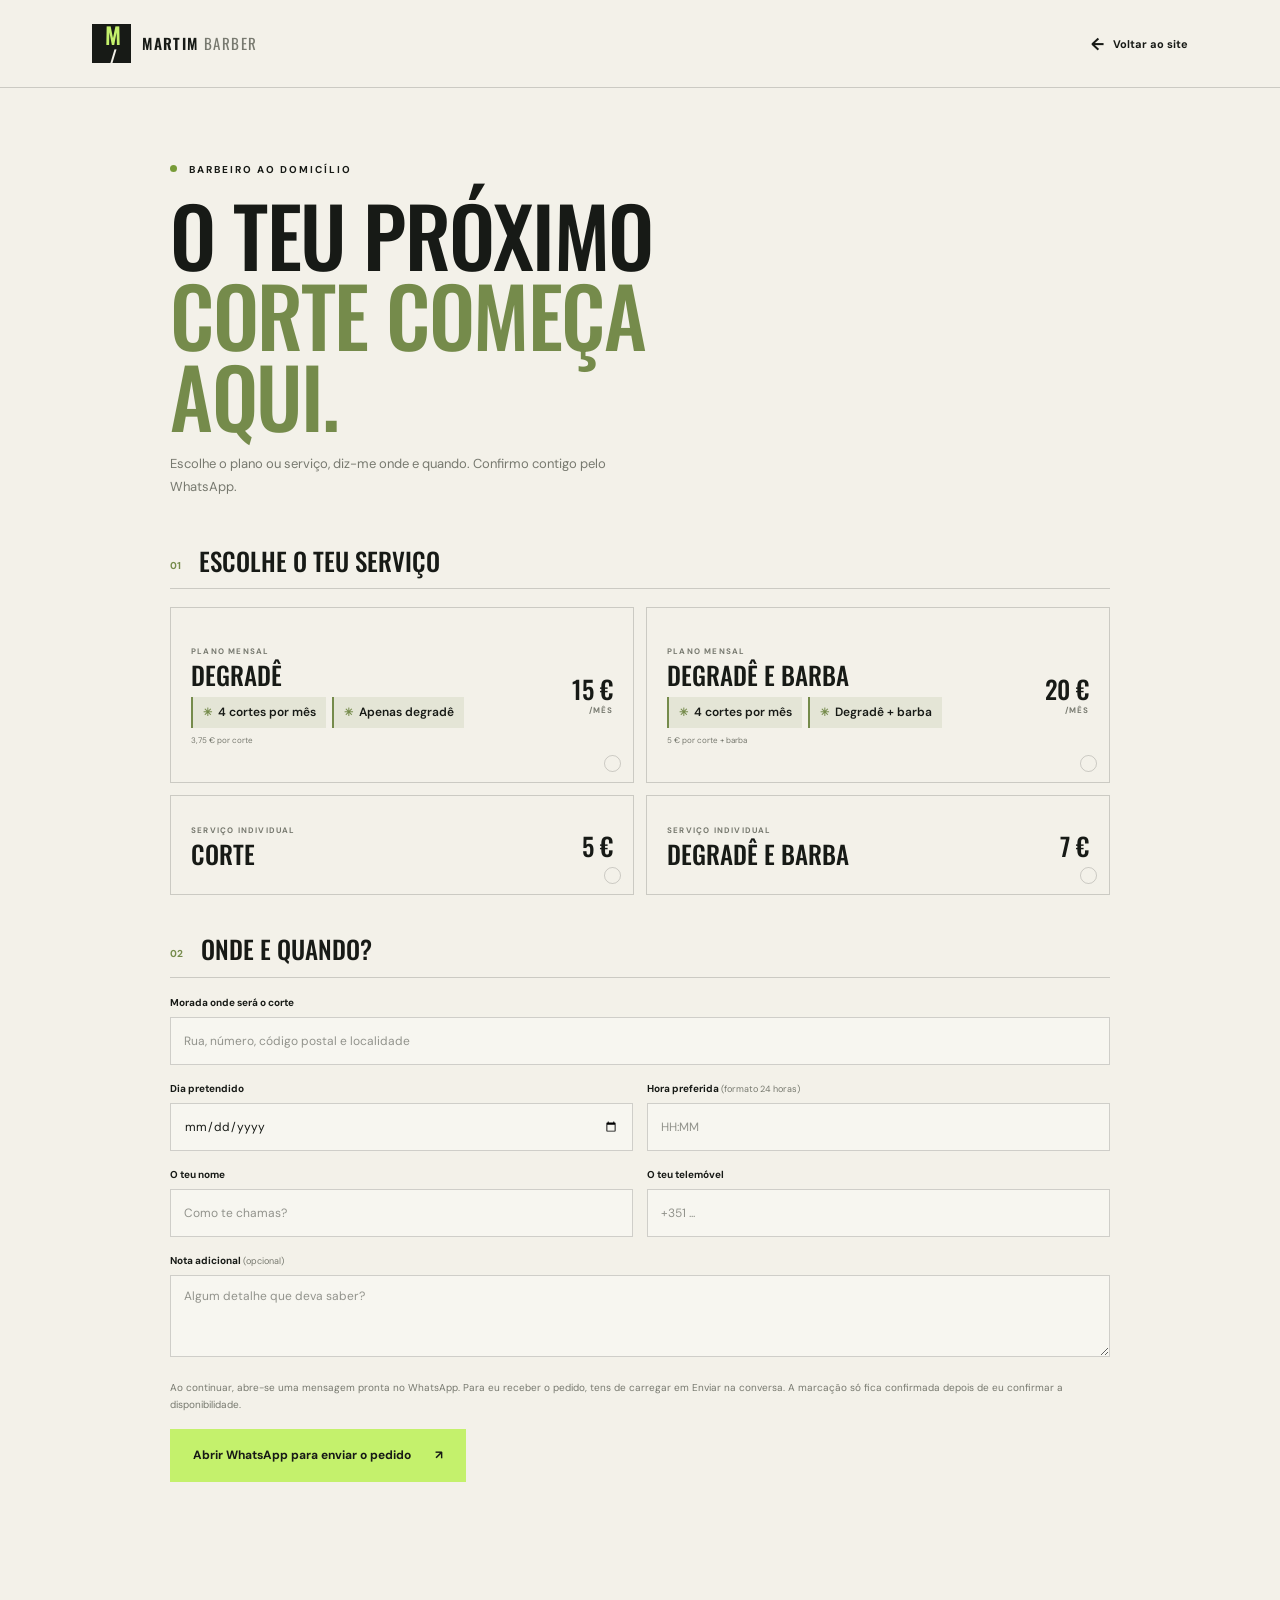
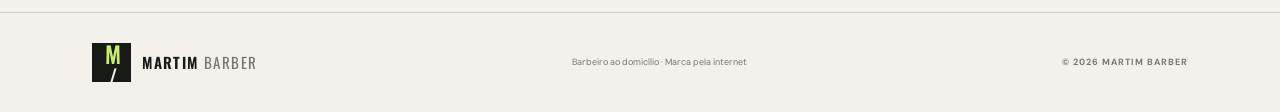
==== marcacao.html @ f7a55531 "Adicionar site Martim Barber" ====
<!doctype html>
<html lang="pt-PT">
  <head>
    <meta charset="utf-8">
    <meta name="viewport" content="width=device-width, initial-scale=1">
    <meta name="theme-color" content="#141714">
    <meta name="description" content="Escolhe o teu plano ou serviço individual e pede uma marcação ao domicílio ao Martim Barber.">
    <title>Marcação — Martim Barber</title>
    <link rel="preconnect" href="https://fonts.googleapis.com">
    <link rel="preconnect" href="https://fonts.gstatic.com" crossorigin>
    <link href="https://fonts.googleapis.com/css2?family=DM+Sans:wght@400;500;600;700&family=Oswald:wght@400;500;600;700&display=swap" rel="stylesheet">
    <link rel="stylesheet" href="styles.css">
    <link rel="stylesheet" href="booking.css">
    <script src="booking.js" defer></script>
  </head>
  <body>
    <header class="site-header booking-header">
      <a class="brand" href="index.html" aria-label="Martim Barber — início">
        <span class="brand-mark" aria-hidden="true">M<span>/</span></span>
        <span class="brand-name">MARTIM <b>BARBER</b></span>
      </a>
      <a class="booking-back" href="index.html"><span aria-hidden="true">←</span> Voltar ao site</a>
    </header>

    <main class="booking-page">
      <section class="booking-intro">
        <p class="eyebrow"><span class="status-dot"></span> BARBEIRO AO DOMICÍLIO</p>
        <h1>O teu próximo<br><span>corte começa aqui.</span></h1>
        <p>Escolhe o plano ou serviço, diz-me onde e quando. Confirmo contigo pelo WhatsApp.</p>
      </section>

      <form class="booking-form" id="booking-form">
        <fieldset class="booking-service-group">
          <legend><span>01</span> Escolhe o teu serviço</legend>
          <div class="booking-options">
            <label class="booking-option booking-option-plan">
              <input type="radio" name="servico" value="plano-degrade" data-label="Plano mensal — Degradê" data-price="15 €/mês — 4 cortes por mês" required>
              <span class="booking-option-content">
                <span class="booking-option-kind">PLANO MENSAL</span>
                <span class="booking-option-name">Degradê</span>
                <span class="booking-option-benefits">
                  <span class="booking-option-monthly"><b aria-hidden="true">✳</b> 4 cortes por mês</span>
                  <span><b aria-hidden="true">✳</b> Apenas degradê</span>
                </span>
                <span class="booking-option-rate">3,75 € por corte</span>
              </span>
              <span class="booking-option-price">15 €<small>/mês</small></span>
              <span class="booking-option-check" aria-hidden="true">✓</span>
            </label>
            <label class="booking-option booking-option-plan">
              <input type="radio" name="servico" value="plano-degrade-barba" data-label="Plano mensal — Degradê e barba" data-price="20 €/mês — 4 cortes com degradê e barba" required>
              <span class="booking-option-content">
                <span class="booking-option-kind">PLANO MENSAL</span>
                <span class="booking-option-name">Degradê e barba</span>
                <span class="booking-option-benefits">
                  <span class="booking-option-monthly"><b aria-hidden="true">✳</b> 4 cortes por mês</span>
                  <span><b aria-hidden="true">✳</b> Degradê + barba</span>
                </span>
                <span class="booking-option-rate">5 € por corte + barba</span>
              </span>
              <span class="booking-option-price">20 €<small>/mês</small></span>
              <span class="booking-option-check" aria-hidden="true">✓</span>
            </label>
            <label class="booking-option booking-option-individual">
              <input type="radio" name="servico" value="corte" data-label="Serviço individual — Corte" data-price="5 €" required>
              <span class="booking-option-content">
                <span class="booking-option-kind">SERVIÇO INDIVIDUAL</span>
                <span class="booking-option-name">Corte</span>
              </span>
              <span class="booking-option-price">5 €</span>
              <span class="booking-option-check" aria-hidden="true">✓</span>
            </label>
            <label class="booking-option booking-option-individual">
              <input type="radio" name="servico" value="degrade-barba" data-label="Serviço individual — Degradê e barba" data-price="7 €" required>
              <span class="booking-option-content">
                <span class="booking-option-kind">SERVIÇO INDIVIDUAL</span>
                <span class="booking-option-name">Degradê e barba</span>
              </span>
              <span class="booking-option-price">7 €</span>
              <span class="booking-option-check" aria-hidden="true">✓</span>
            </label>
          </div>
        </fieldset>

        <fieldset class="booking-details">
          <legend><span>02</span> Onde e quando?</legend>
          <div class="booking-fields">
            <label class="booking-field booking-field-wide">
              <span>Morada onde será o corte</span>
              <input name="morada" type="text" autocomplete="street-address" placeholder="Rua, número, código postal e localidade" required>
            </label>
            <label class="booking-field">
              <span>Dia pretendido</span>
              <input name="data" type="date" required>
            </label>
            <label class="booking-field">
              <span>Hora preferida <small>(formato 24 horas)</small></span>
              <input name="hora" type="text" inputmode="numeric" autocomplete="off" placeholder="HH:MM" pattern="([01][0-9]|2[0-3]):[0-5][0-9]" maxlength="5" title="Introduz a hora no formato 24 horas, por exemplo 14:30." required>
            </label>
            <label class="booking-field">
              <span>O teu nome</span>
              <input name="nome" type="text" autocomplete="name" placeholder="Como te chamas?" required>
            </label>
            <label class="booking-field">
              <span>O teu telemóvel</span>
              <input name="telefone" type="tel" autocomplete="tel" placeholder="+351 ..." required>
            </label>
            <label class="booking-field booking-field-wide">
              <span>Nota adicional <small>(opcional)</small></span>
              <textarea name="nota" rows="3" placeholder="Algum detalhe que deva saber?"></textarea>
            </label>
          </div>
          <p class="booking-disclaimer">Ao continuar, abre-se uma mensagem pronta no WhatsApp. Para eu receber o pedido, tens de carregar em Enviar na conversa. A marcação só fica confirmada depois de eu confirmar a disponibilidade.</p>
          <button class="button booking-submit" type="submit">Abrir WhatsApp para enviar o pedido <span aria-hidden="true">↗</span></button>
          <p class="booking-status" id="booking-status" aria-live="polite"></p>
        </fieldset>
      </form>
    </main>

    <footer class="site-footer booking-footer">
      <a class="brand" href="index.html" aria-label="Martim Barber — início">
        <span class="brand-mark" aria-hidden="true">M<span>/</span></span>
        <span class="brand-name">MARTIM <b>BARBER</b></span>
      </a>
      <p>Barbeiro ao domicílio · Marca pela internet</p>
      <span>© 2026 MARTIM BARBER</span>
    </footer>
  </body>
</html>
---- styles.css ----
:root {
  color-scheme: light;
  --ink: #171a16;
  --paper: #f3f1e9;
  --cream: #e6e2d6;
  --lime: #c4f16c;
  --muted: #77796f;
  --line: rgba(23, 26, 22, .18);
  --display: "Oswald", Impact, sans-serif;
  --body: "DM Sans", Arial, sans-serif;
}

* { box-sizing: border-box; }
html { scroll-behavior: smooth; }
body { margin: 0; background: var(--paper); color: var(--ink); font-family: var(--body); -webkit-font-smoothing: antialiased; }
a { color: inherit; text-decoration: none; }
button { font: inherit; }

.site-header { height: 88px; padding: 0 7.2%; display: flex; align-items: center; justify-content: space-between; border-bottom: 1px solid var(--line); position: relative; z-index: 5; }
.brand { display: inline-flex; align-items: center; gap: 11px; }
.brand-mark { width: 39px; height: 39px; display: grid; place-items: center; background: var(--ink); color: var(--lime); font: 600 23px/1 var(--display); letter-spacing: -2px; }
.brand-mark span { color: var(--paper); }
.brand-name { font: 600 15px/1 var(--display); letter-spacing: 1.4px; }
.brand-name b { font-weight: 400; color: var(--muted); }
.main-nav { display: flex; align-items: center; gap: 39px; font-size: 12px; font-weight: 600; }
.main-nav > a:not(.button) { transition: color .2s ease; }
.main-nav > a:not(.button):hover, .text-link:hover { color: #647d35; }
.button { min-height: 53px; padding: 0 22px; display: inline-flex; align-items: center; justify-content: center; gap: 24px; border: 1px solid var(--lime); background: var(--lime); color: var(--ink); font-size: 12px; font-weight: 700; transition: background .2s, color .2s, transform .2s; }
.button:hover { background: var(--ink); color: var(--lime); transform: translateY(-2px); }
.button-small { min-height: 41px; padding: 0 16px; gap: 14px; }
.menu-toggle { display: none; }

.hero { position: relative; min-height: 665px; display: grid; grid-template-columns: 1fr 1fr; align-items: center; padding: 70px 7.2% 94px; overflow: hidden; }
.hero-copy { position: relative; z-index: 1; padding: 13px 0 0 3.2%; }
.eyebrow { margin: 0 0 23px; font-size: 10px; font-weight: 700; letter-spacing: 2px; }
.status-dot { display: inline-block; width: 7px; height: 7px; margin-right: 8px; border-radius: 50%; background: #779b37; vertical-align: 1px; }
h1, h2, h3, p { margin-top: 0; }
.hero h1, .section-heading h2, .about h2, .visit h2, .booking-banner h2 { margin-bottom: 0; font: 500 clamp(62px, 7.1vw, 104px)/.98 var(--display); letter-spacing: -2px; text-transform: uppercase; }
.hero h1 span, .section-heading h2 span, .about h2 span, .visit h2 span, .booking-banner h2 span { color: #758b4b; }
.hero-intro { max-width: 390px; margin: 27px 0 29px; color: #66695f; font-size: 14px; line-height: 1.8; }
.hero-actions { display: flex; align-items: center; gap: 27px; }
.text-link { display: inline-flex; align-items: center; gap: 12px; font-size: 11px; font-weight: 700; transition: color .2s ease; }
.hero-note { display: flex; align-items: center; gap: 10px; margin-top: 54px; color: var(--muted); font-size: 10px; }
.note-mark { width: 21px; height: 21px; display: grid; place-items: center; border: 1px solid var(--line); color: #647d35; font-size: 12px; }
.hero-visual { position: relative; height: 492px; margin-left: 6%; }
.hero-image { position: absolute; inset: 0 0 22px 10%; background: #454a3f url("assets/corte-martim.png") center 43% / cover; }
.hero-visual::after { position: absolute; z-index: 1; inset: 0 0 22px 10%; content: ""; pointer-events: none; background: linear-gradient(180deg, transparent 56%, rgba(12, 14, 11, .38)); }
.hero-stamp { position: absolute; top: 28px; left: -30px; width: 88px; height: 88px; padding: 11px; background: var(--lime); display: flex; flex-direction: column; justify-content: space-between; transform: rotate(-7deg); }
.hero-stamp span { font-size: 8px; line-height: 1.3; font-weight: 700; letter-spacing: 1px; }
.hero-stamp b { font: 500 29px/.8 var(--display); }
.hero-caption { position: absolute; bottom: 0; left: 10%; right: 0; display: flex; justify-content: space-between; color: var(--muted); font-size: 8px; font-weight: 700; letter-spacing: 1.2px; }
.hero-index { position: absolute; left: 2.4%; bottom: 69px; writing-mode: vertical-rl; transform: rotate(180deg); color: #8d8e86; font-size: 8px; font-weight: 700; letter-spacing: 2px; }

.ticker { height: 66px; overflow: hidden; display: flex; align-items: center; background: var(--ink); color: var(--paper); }
.ticker-track { min-width: max-content; display: flex; align-items: center; justify-content: space-around; gap: 46px; animation: marquee 28s linear infinite; }
.ticker span { font: 500 18px/1 var(--display); letter-spacing: 2px; }
.ticker i { color: var(--lime); font-size: 17px; font-style: normal; }
@keyframes marquee { to { transform: translateX(-50%); } }

.section-wrap { padding-left: 10.4%; padding-right: 10.4%; }
.services { padding-top: 108px; padding-bottom: 108px; }
.section-heading { display: flex; justify-content: space-between; align-items: end; margin-bottom: 48px; }
.section-heading .eyebrow, .visit .eyebrow { margin-bottom: 18px; }
.section-heading h2, .visit h2 { font-size: clamp(48px, 5vw, 70px); line-height: .98; }
.section-intro { width: 240px; margin: 0 1.5% 5px 0; color: var(--muted); font-size: 12px; line-height: 1.8; }
.plan-grid { display: grid; grid-template-columns: repeat(2, minmax(0, 1fr)); gap: 16px; }
.plan-card { min-height: 370px; padding: 25px 28px 22px; border: 1px solid var(--line); display: flex; flex-direction: column; position: relative; overflow: hidden; color: inherit; text-decoration: none; transition: transform .2s, background .2s; }
.plan-card:hover { transform: translateY(-4px); background: #eae8df; }
.plan-card:focus-visible { outline: 2px solid #758b4b; outline-offset: 3px; }
.plan-featured, .plan-featured:hover { border-color: var(--ink); background: var(--ink); color: var(--paper); }
.plan-featured::after { position: absolute; z-index: 0; top: 50px; right: -78px; width: 210px; height: 210px; border: 1px solid rgba(196,241,108,.14); border-radius: 50%; content: ""; box-shadow: 0 0 0 22px rgba(0,0,0,0), 0 0 0 23px rgba(196,241,108,.09), 0 0 0 46px rgba(0,0,0,0), 0 0 0 47px rgba(196,241,108,.06); pointer-events: none; }
.plan-card > * { position: relative; z-index: 1; }
.plan-topline { display: flex; justify-content: space-between; color: var(--muted); font-size: 8px; font-weight: 700; letter-spacing: 1.6px; }
.plan-featured .plan-topline { color: #b6b9af; }
.plan-card h3 { margin: 26px 0 7px; font: 500 clamp(26px, 3vw, 36px)/1.05 var(--display); text-transform: uppercase; }
.plan-card h3 span { color: #758b4b; }
.plan-featured h3 span { color: var(--lime); }
.plan-price { display: flex; align-items: baseline; gap: 9px; padding-bottom: 19px; border-bottom: 1px solid var(--line); }
.plan-featured .plan-price { border-color: rgba(255,255,255,.2); }
.plan-price strong { font: 500 45px/.95 var(--display); }
.plan-price > span { color: var(--muted); font-size: 9px; font-weight: 700; letter-spacing: 1.4px; }
.plan-featured .plan-price > span { color: #b6b9af; }
.plan-rate { margin-top: 12px; padding: 8px 10px; display: flex; justify-content: space-between; align-items: baseline; gap: 10px; background: rgba(23,26,22,.045); color: var(--muted); font-size: 10px; }
.plan-rate strong { color: var(--ink); font-size: 11px; }
.plan-rate small { font-size: 9px; font-weight: 500; }
.plan-featured .plan-rate { background: rgba(255,255,255,.07); color: #b6b9af; }
.plan-featured .plan-rate strong { color: var(--lime); }
.plan-includes { margin: 17px 0 20px; }
.plan-includes p { margin-bottom: 10px; color: var(--muted); font-size: 9px; }
.plan-featured .plan-includes p { color: #b6b9af; }
.plan-includes ul { display: grid; gap: 8px; margin: 0; padding: 0; list-style: none; }
.plan-includes li { font-size: 11px; }
.plan-includes li span { margin-right: 7px; color: #758b4b; }
.plan-featured .plan-includes li span { color: var(--lime); }
.plan-link { margin-top: auto; padding-top: 13px; border-top: 1px solid var(--line); display: flex; justify-content: space-between; align-items: center; font-size: 10px; font-weight: 700; }
.plan-featured .plan-link { border-color: rgba(255,255,255,.2); }
.plan-link span { font-size: 14px; }
.individual-prices { margin-top: 36px; padding: 23px 0; border-top: 1px solid var(--line); border-bottom: 1px solid var(--line); display: grid; grid-template-columns: .8fr 1.2fr; align-items: center; gap: 24px; }
.individual-heading .eyebrow { margin: 0 0 8px; color: var(--muted); font-size: 8px; }
.individual-heading h3 { margin: 0; font: 500 22px/1.1 var(--display); text-transform: uppercase; }
.individual-list { display: grid; grid-template-columns: repeat(2, minmax(0, 1fr)); gap: 12px; }
.individual-item { min-height: 52px; padding: 0 13px; border: 1px solid var(--line); display: flex; align-items: center; justify-content: space-between; gap: 8px; font-size: 10px; transition: background .2s, border-color .2s; }
.individual-item:hover, .individual-item:focus-visible { border-color: #758b4b; background: rgba(117,139,75,.1); }
.individual-item:focus-visible { outline: 2px solid #758b4b; outline-offset: 3px; }
.individual-item strong { white-space: nowrap; font: 500 20px/1 var(--display); }
.pricing-cta { padding-top: 25px; display: flex; justify-content: space-between; align-items: center; gap: 15px; }
.pricing-cta p { margin: 0; font: 500 clamp(20px, 2.6vw, 29px)/1.1 var(--display); text-transform: uppercase; }
.pricing-cta p span { color: #758b4b; }

.about { min-height: 510px; position: relative; display: grid; grid-template-columns: 1fr 1fr; background: var(--ink); color: var(--paper); }
.about-photo { height: 540px; min-height: 0; overflow: hidden; background: #363b34; }
.about-video { width: 100%; height: 100%; display: block; object-fit: cover; object-position: center; }
.about-copy { align-self: center; padding: 65px 12% 65px 11%; }
.about-copy .eyebrow { color: var(--lime); }
.about h2 { font-size: clamp(43px, 4.7vw, 67px); line-height: 1.02; letter-spacing: -1px; }
.about h2 span { color: var(--lime); }
.about-copy > p:not(.eyebrow) { max-width: 390px; margin: 24px 0 27px; color: #b3b6ac; font-size: 12px; line-height: 1.9; }
.button-light { border-color: var(--lime); background: var(--lime); }
.about-aside { position: absolute; right: 3.3%; bottom: 32px; color: rgba(255,255,255,.25); font: 500 11px/1.3 var(--display); letter-spacing: 1px; text-align: right; }

.visit { min-height: 472px; padding-top: 102px; padding-bottom: 102px; display: grid; grid-template-columns: 1fr 1fr; align-items: center; gap: 8%; }
.visit-copy > p:not(.eyebrow) { margin: 23px 0 16px; color: var(--muted); font-size: 12px; line-height: 1.8; }
.visit-card { min-height: 258px; padding: 23px; background: var(--cream); display: flex; flex-direction: column; justify-content: space-between; position: relative; overflow: hidden; }
.visit-card::after { position: absolute; top: -90px; right: -49px; width: 250px; height: 250px; border: 1px solid rgba(23,26,22,.12); border-radius: 50%; content: ""; box-shadow: 0 0 0 23px rgba(0,0,0,0), 0 0 0 24px rgba(23,26,22,.08), 0 0 0 49px rgba(0,0,0,0), 0 0 0 50px rgba(23,26,22,.06); }
.visit-card-top, .visit-card-bottom { position: relative; z-index: 1; display: flex; justify-content: space-between; align-items: center; }
.visit-card-top > span:last-child { color: var(--muted); font-size: 8px; font-weight: 700; letter-spacing: 1.2px; }
.visit-card-bottom { align-items: end; font: 500 28px/1.05 var(--display); text-transform: uppercase; }
.visit-card-bottom a { width: 42px; height: 42px; display: grid; place-items: center; background: var(--lime); font: 20px/1 var(--body); transition: transform .2s; }
.visit-card-bottom a:hover { transform: rotate(45deg); }

.booking-banner { padding: 82px 20px 88px; background: var(--lime); text-align: center; }
.booking-banner .eyebrow { margin-bottom: 18px; }
.booking-banner h2 { margin-bottom: 27px; font-size: clamp(49px, 6vw, 78px); line-height: .95; }
.booking-banner h2 span { color: #677f3c; }
.booking-banner .button-light { border-color: var(--ink); background: var(--ink); color: var(--lime); }
.booking-banner .button-light:hover { background: var(--paper); color: var(--ink); }

.site-footer { min-height: 100px; padding: 24px 7.2%; display: flex; align-items: center; justify-content: space-between; gap: 20px; }
.site-footer p, .site-footer > span { margin: 0; color: var(--muted); font-size: 9px; }
.site-footer > span { font-weight: 700; letter-spacing: 1px; }

@media (prefers-reduced-motion: reduce) {
  *, *::before, *::after { scroll-behavior: auto !important; animation-duration: .01ms !important; animation-iteration-count: 1 !important; transition-duration: .01ms !important; }
}

@media (max-width: 850px) {
  .site-header { height: 76px; padding: 0 5%; }
  .main-nav { gap: 20px; }
  .hero { min-height: 570px; padding: 60px 5% 82px; }
  .hero-copy { padding-left: 0; }
  .hero-visual { height: 410px; margin-left: 4%; }
  .hero h1 { font-size: clamp(58px, 8vw, 76px); }
  .section-wrap { padding-left: 7%; padding-right: 7%; }
  .plan-card { padding-left: 22px; padding-right: 22px; }
  .individual-prices { grid-template-columns: 1fr; gap: 16px; }
  .about-copy { padding-left: 8%; padding-right: 8%; }
  .visit { gap: 5%; }
}

@media (max-width: 620px) {
  .site-header { height: 70px; padding: 0 6%; }
  .brand-mark { width: 35px; height: 35px; }
  .menu-toggle { width: 42px; height: 42px; padding: 12px 8px; border: 0; background: none; display: flex; flex-direction: column; justify-content: center; gap: 6px; cursor: pointer; }
  .menu-toggle span { width: 24px; height: 1px; background: var(--ink); transition: transform .2s; }
  .menu-toggle[aria-expanded="true"] span:first-child { transform: translateY(3.5px) rotate(45deg); }
  .menu-toggle[aria-expanded="true"] span:last-child { transform: translateY(-3.5px) rotate(-45deg); }
  .main-nav { position: absolute; top: 69px; left: 0; right: 0; padding: 20px 6% 25px; background: var(--paper); border-bottom: 1px solid var(--line); display: none; flex-direction: column; align-items: stretch; gap: 0; }
  .main-nav.is-open { display: flex; }
  .main-nav > a:not(.button) { padding: 14px 0; border-bottom: 1px solid var(--line); }
  .main-nav .button { margin-top: 17px; }
  .hero { display: flex; flex-direction: column; align-items: stretch; padding: 61px 6% 69px; }
  .hero-copy { padding: 0; }
  .eyebrow { font-size: 9px; }
  .hero h1 { font-size: clamp(62px, 15vw, 88px); }
  .hero-intro { margin: 21px 0 23px; font-size: 13px; }
  .hero-actions { gap: 18px; }
  .hero-actions .button { min-height: 49px; padding: 0 15px; gap: 14px; }
  .hero-actions .text-link { font-size: 10px; }
  .hero-note { margin-top: 27px; }
  .hero-visual { height: 340px; margin: 35px 0 0 12px; }
  .hero-image { left: 10%; }
  .hero-caption { left: 10%; font-size: 7px; }
  .hero-index { left: 2%; bottom: 55px; }
  .ticker { height: 56px; }
  .ticker-track { gap: 29px; }
  .ticker span { font-size: 16px; }
  .section-wrap { padding-left: 6%; padding-right: 6%; }
  .services { padding-top: 76px; padding-bottom: 78px; }
  .section-heading { display: block; margin-bottom: 30px; }
  .section-heading h2, .visit h2 { font-size: 57px; }
  .section-intro { width: auto; max-width: 290px; margin: 19px 0 0; }
  .plan-grid { grid-template-columns: 1fr; gap: 12px; }
  .plan-card { min-height: 315px; padding: 22px; }
  .plan-card h3 { margin-top: 22px; font-size: 30px; }
  .individual-prices { margin-top: 30px; padding: 20px 0; gap: 14px; }
  .individual-list { grid-template-columns: 1fr; gap: 9px; }
  .pricing-cta { align-items: flex-start; flex-direction: column; padding-top: 22px; }
  .about { grid-template-columns: 1fr; }
  .about-photo { height: 310px; }
  .about-copy { padding: 48px 7% 60px; }
  .about h2 { font-size: 51px; }
  .about-aside { right: 6%; bottom: 18px; }
  .visit { min-height: auto; padding-top: 76px; padding-bottom: 76px; grid-template-columns: 1fr; gap: 30px; }
  .visit-card { min-height: 220px; }
  .booking-banner { padding: 66px 20px 72px; }
  .booking-banner h2 { font-size: 59px; }
  .site-footer { padding: 25px 6%; flex-wrap: wrap; }
  .site-footer p { order: 3; width: 100%; }
}
---- booking.css ----
.booking-header { position: relative; }
.booking-back { display: inline-flex; align-items: center; gap: 9px; font-size: 11px; font-weight: 700; }
.booking-back span { font-size: 17px; }
.booking-page { width: min(940px, 86%); margin: 0 auto; padding: 75px 0 100px; }
.booking-intro { max-width: 610px; margin-bottom: 48px; }
.booking-intro .eyebrow { margin-bottom: 18px; }
.booking-intro h1 { margin: 0; font: 500 clamp(54px, 7vw, 82px)/.98 var(--display); letter-spacing: -1.5px; text-transform: uppercase; }
.booking-intro h1 span { color: #758b4b; }
.booking-intro > p:last-child { max-width: 480px; margin: 17px 0 0; color: var(--muted); font-size: 13px; line-height: 1.8; }
.booking-form { display: grid; grid-template-columns: 1fr; gap: 40px; }
.booking-form fieldset { min-width: 0; margin: 0; padding: 0; border: 0; }
.booking-form legend { width: 100%; margin-bottom: 18px; padding: 0 0 14px; border-bottom: 1px solid var(--line); font: 500 25px/1.1 var(--display); text-transform: uppercase; }
.booking-form legend span { margin-right: 12px; color: #758b4b; font: 700 10px/1 var(--body); vertical-align: 3px; }
.booking-options { display: grid; grid-template-columns: repeat(2, minmax(0, 1fr)); gap: 12px; }
.booking-option { min-height: 133px; padding: 20px; position: relative; border: 1px solid var(--line); display: grid; grid-template-columns: 1fr auto; align-items: center; gap: 12px; cursor: pointer; transition: background .2s, border-color .2s, transform .2s; }
.booking-option-plan { min-height: 176px; }
.booking-option:hover { transform: translateY(-2px); background: #eae8df; }
.booking-option input { position: absolute; width: 1px; height: 1px; opacity: 0; }
.booking-option:has(input:checked) { border-color: var(--ink); box-shadow: inset 0 0 0 1px var(--ink); }
.booking-option-plan:has(input:checked) { border-color: var(--ink); background: var(--ink); color: var(--paper); }
.booking-option-content { display: flex; flex-direction: column; gap: 6px; }
.booking-option-kind { color: var(--muted); font-size: 8px; font-weight: 700; letter-spacing: 1.2px; }
.booking-option-plan:has(input:checked) .booking-option-kind { color: #b6b9af; }
.booking-option-name { font: 500 25px/1 var(--display); text-transform: uppercase; }
.booking-option-benefits { display: flex; flex-wrap: wrap; gap: 6px; margin-top: 4px; }
.booking-option-benefits > span { padding: 8px 10px; border-left: 2px solid #758b4b; background: rgba(117,139,75,.12); color: var(--ink); font-size: 12px; font-weight: 600; line-height: 1.2; }
.booking-option-benefits > span b { font-size: 11px; }
.booking-option-benefits b { margin-right: 3px; color: #758b4b; }
.booking-option-plan:has(input:checked) .booking-option-benefits > span { background: rgba(255,255,255,.09); color: var(--paper); }
.booking-option-plan:has(input:checked) .booking-option-benefits b { color: var(--lime); }
.booking-option-rate { margin-top: 1px; color: var(--muted); font-size: 8px; }
.booking-option-plan:has(input:checked) .booking-option-rate { color: var(--lime); }
.booking-option-price { font: 500 25px/1 var(--display); text-align: right; white-space: nowrap; }
.booking-option-price small { display: block; margin-top: 5px; color: var(--muted); font: 700 8px/1 var(--body); letter-spacing: 1px; text-transform: uppercase; }
.booking-option-plan:has(input:checked) .booking-option-price small { color: #b6b9af; }
.booking-option-check { position: absolute; right: 12px; bottom: 10px; width: 17px; height: 17px; border: 1px solid var(--line); border-radius: 50%; display: grid; place-items: center; color: transparent; font-size: 10px; }
.booking-option:has(input:checked) .booking-option-check { border-color: #758b4b; background: #758b4b; color: white; }
.booking-option-plan:has(input:checked) .booking-option-check { border-color: var(--lime); background: var(--lime); color: var(--ink); }
.booking-option:focus-within { outline: 2px solid #758b4b; outline-offset: 3px; }
.booking-option-individual { min-height: 100px; }
.booking-fields { display: grid; grid-template-columns: repeat(2, minmax(0, 1fr)); gap: 17px 14px; }
.booking-field { min-width: 0; display: flex; flex-direction: column; gap: 8px; }
.booking-field-wide { grid-column: 1 / -1; }
.booking-field > span { font-size: 10px; font-weight: 700; }
.booking-field > span small { color: var(--muted); font-size: 9px; font-weight: 400; }
.booking-field input, .booking-field textarea { width: 100%; min-height: 48px; padding: 12px 13px; border: 1px solid var(--line); border-radius: 0; outline: none; background: rgba(255,255,255,.32); color: var(--ink); font: 12px var(--body); }
.booking-field textarea { min-height: 82px; resize: vertical; }
.booking-field input:focus, .booking-field textarea:focus { border-color: #758b4b; box-shadow: 0 0 0 2px rgba(117,139,75,.16); }
.booking-field input::placeholder, .booking-field textarea::placeholder { color: #92938c; }
.booking-disclaimer { margin: 22px 0 16px; color: var(--muted); font-size: 10px; line-height: 1.7; }
.booking-submit { min-width: 235px; cursor: pointer; }
.booking-status { min-height: 18px; margin: 12px 0 0; color: #526e2d; font-size: 11px; line-height: 1.6; }
.booking-status a { text-decoration: underline; font-weight: 700; }
.booking-footer { border-top: 1px solid var(--line); }

@media (max-width: 620px) {
  .booking-header { height: 70px; padding: 0 6%; }
  .booking-page { width: 88%; padding: 55px 0 70px; }
  .booking-intro { margin-bottom: 35px; }
  .booking-intro h1 { font-size: clamp(47px, 12vw, 62px); }
  .booking-form { gap: 32px; }
  .booking-form legend { font-size: 22px; }
  .booking-options { grid-template-columns: 1fr; gap: 9px; }
  .booking-option { min-height: 120px; padding: 17px; }
  .booking-option-plan { min-height: 163px; }
  .booking-option-name { font-size: 23px; }
  .booking-option-benefits > span { padding: 7px 8px; font-size: 11px; }
  .booking-option-individual { min-height: 85px; }
  .booking-fields { grid-template-columns: 1fr; gap: 14px; }
  .booking-field-wide { grid-column: auto; }
  .booking-submit { width: 100%; }
  .booking-footer { padding: 25px 6%; }
}
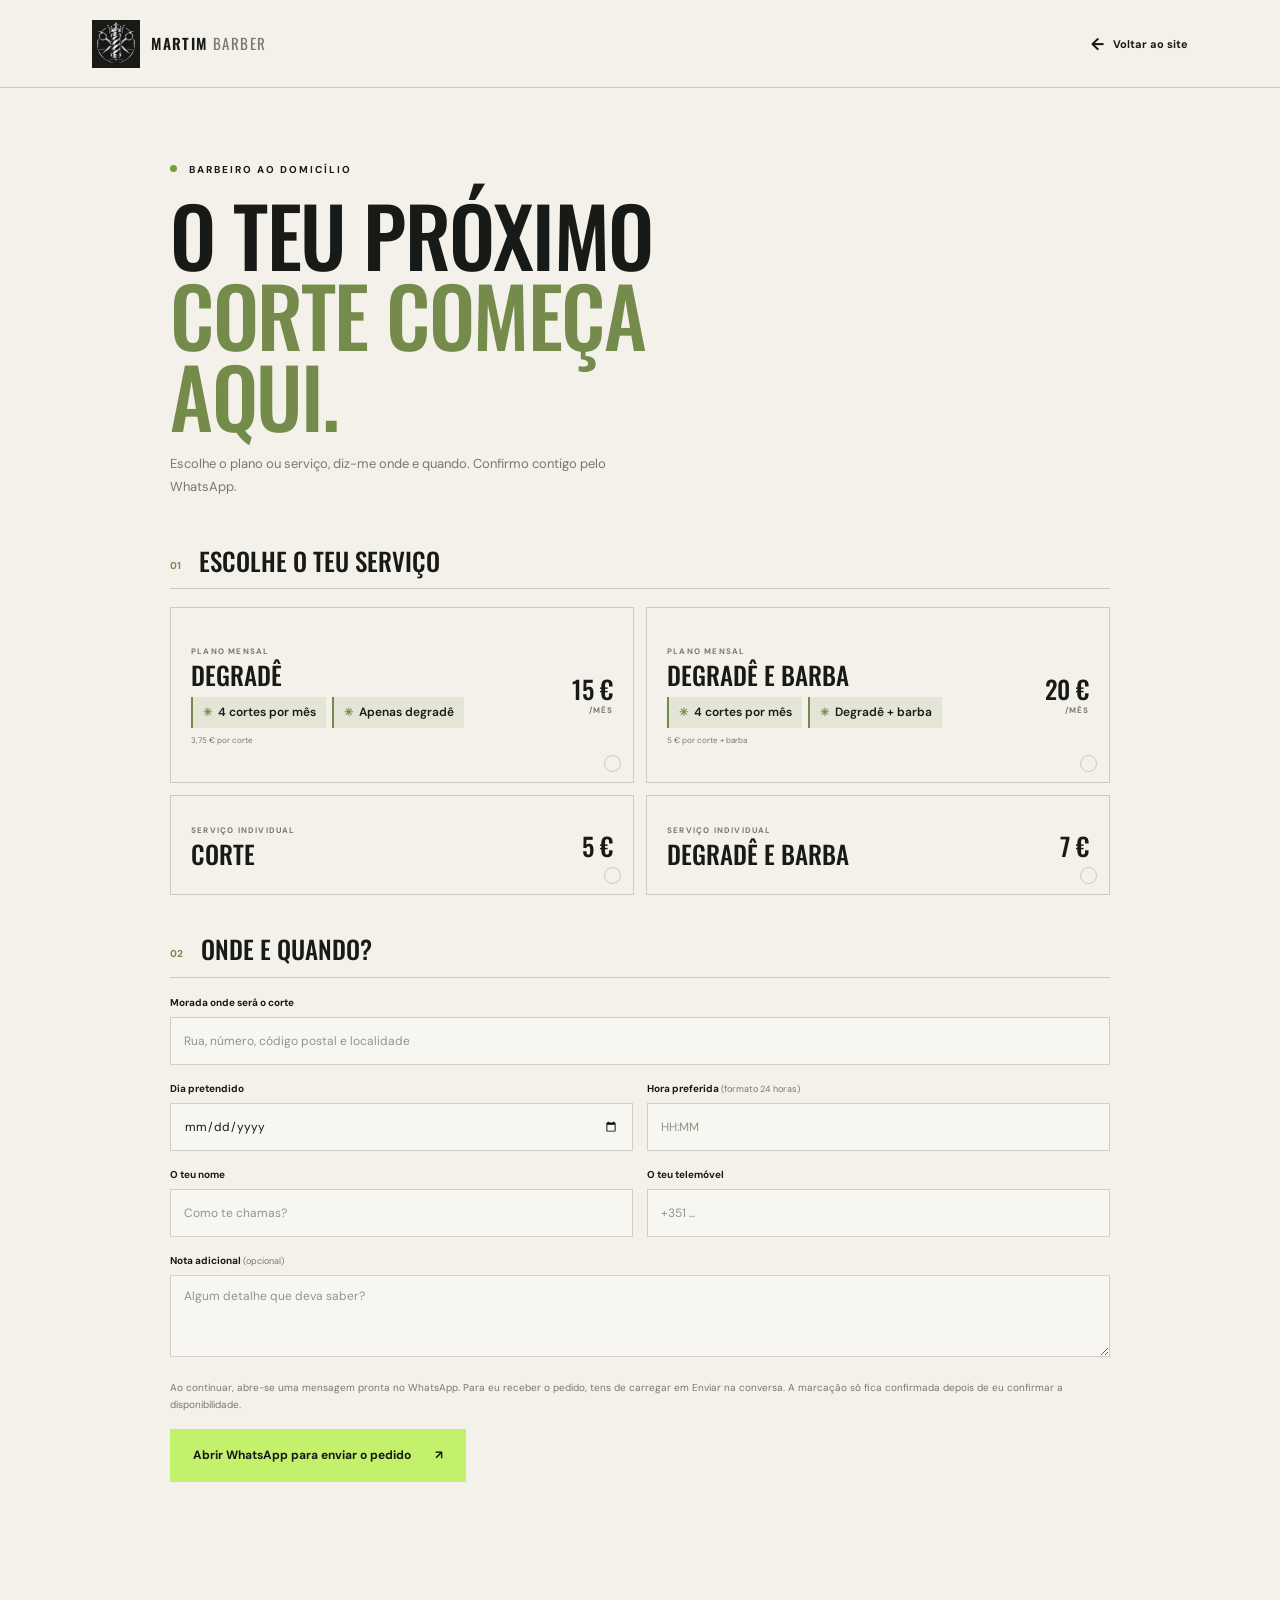
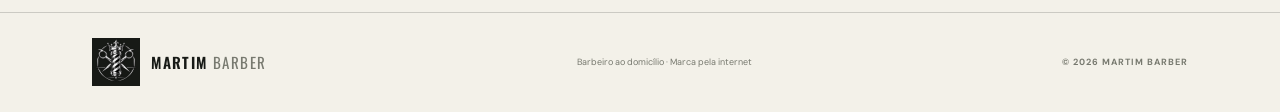
==== commit e92cbe86: "Usar novo logótipo no site" ====
--- a/marcacao.html
+++ b/marcacao.html
@@ -16,7 +16,7 @@
   <body>
     <header class="site-header booking-header">
       <a class="brand" href="index.html" aria-label="Martim Barber — início">
-        <span class="brand-mark" aria-hidden="true">M<span>/</span></span>
+        <span class="brand-mark"><img src="assets/logo-martim.png" alt=""></span>
         <span class="brand-name">MARTIM <b>BARBER</b></span>
       </a>
       <a class="booking-back" href="index.html"><span aria-hidden="true">←</span> Voltar ao site</a>
@@ -119,7 +119,7 @@
 
     <footer class="site-footer booking-footer">
       <a class="brand" href="index.html" aria-label="Martim Barber — início">
-        <span class="brand-mark" aria-hidden="true">M<span>/</span></span>
+        <span class="brand-mark"><img src="assets/logo-martim.png" alt=""></span>
         <span class="brand-name">MARTIM <b>BARBER</b></span>
       </a>
       <p>Barbeiro ao domicílio · Marca pela internet</p>
--- a/styles.css
+++ b/styles.css
@@ -18,8 +18,8 @@
 
 .site-header { height: 88px; padding: 0 7.2%; display: flex; align-items: center; justify-content: space-between; border-bottom: 1px solid var(--line); position: relative; z-index: 5; }
 .brand { display: inline-flex; align-items: center; gap: 11px; }
-.brand-mark { width: 39px; height: 39px; display: grid; place-items: center; background: var(--ink); color: var(--lime); font: 600 23px/1 var(--display); letter-spacing: -2px; }
-.brand-mark span { color: var(--paper); }
+.brand-mark { width: 48px; height: 48px; flex: 0 0 48px; overflow: hidden; display: block; background: var(--ink); }
+.brand-mark img { width: 100%; height: 100%; display: block; object-fit: cover; }
 .brand-name { font: 600 15px/1 var(--display); letter-spacing: 1.4px; }
 .brand-name b { font-weight: 400; color: var(--muted); }
 .main-nav { display: flex; align-items: center; gap: 39px; font-size: 12px; font-weight: 600; }
@@ -159,7 +159,7 @@
 
 @media (max-width: 620px) {
   .site-header { height: 70px; padding: 0 6%; }
-  .brand-mark { width: 35px; height: 35px; }
+  .brand-mark { width: 35px; height: 35px; flex-basis: 35px; }
   .menu-toggle { width: 42px; height: 42px; padding: 12px 8px; border: 0; background: none; display: flex; flex-direction: column; justify-content: center; gap: 6px; cursor: pointer; }
   .menu-toggle span { width: 24px; height: 1px; background: var(--ink); transition: transform .2s; }
   .menu-toggle[aria-expanded="true"] span:first-child { transform: translateY(3.5px) rotate(45deg); }
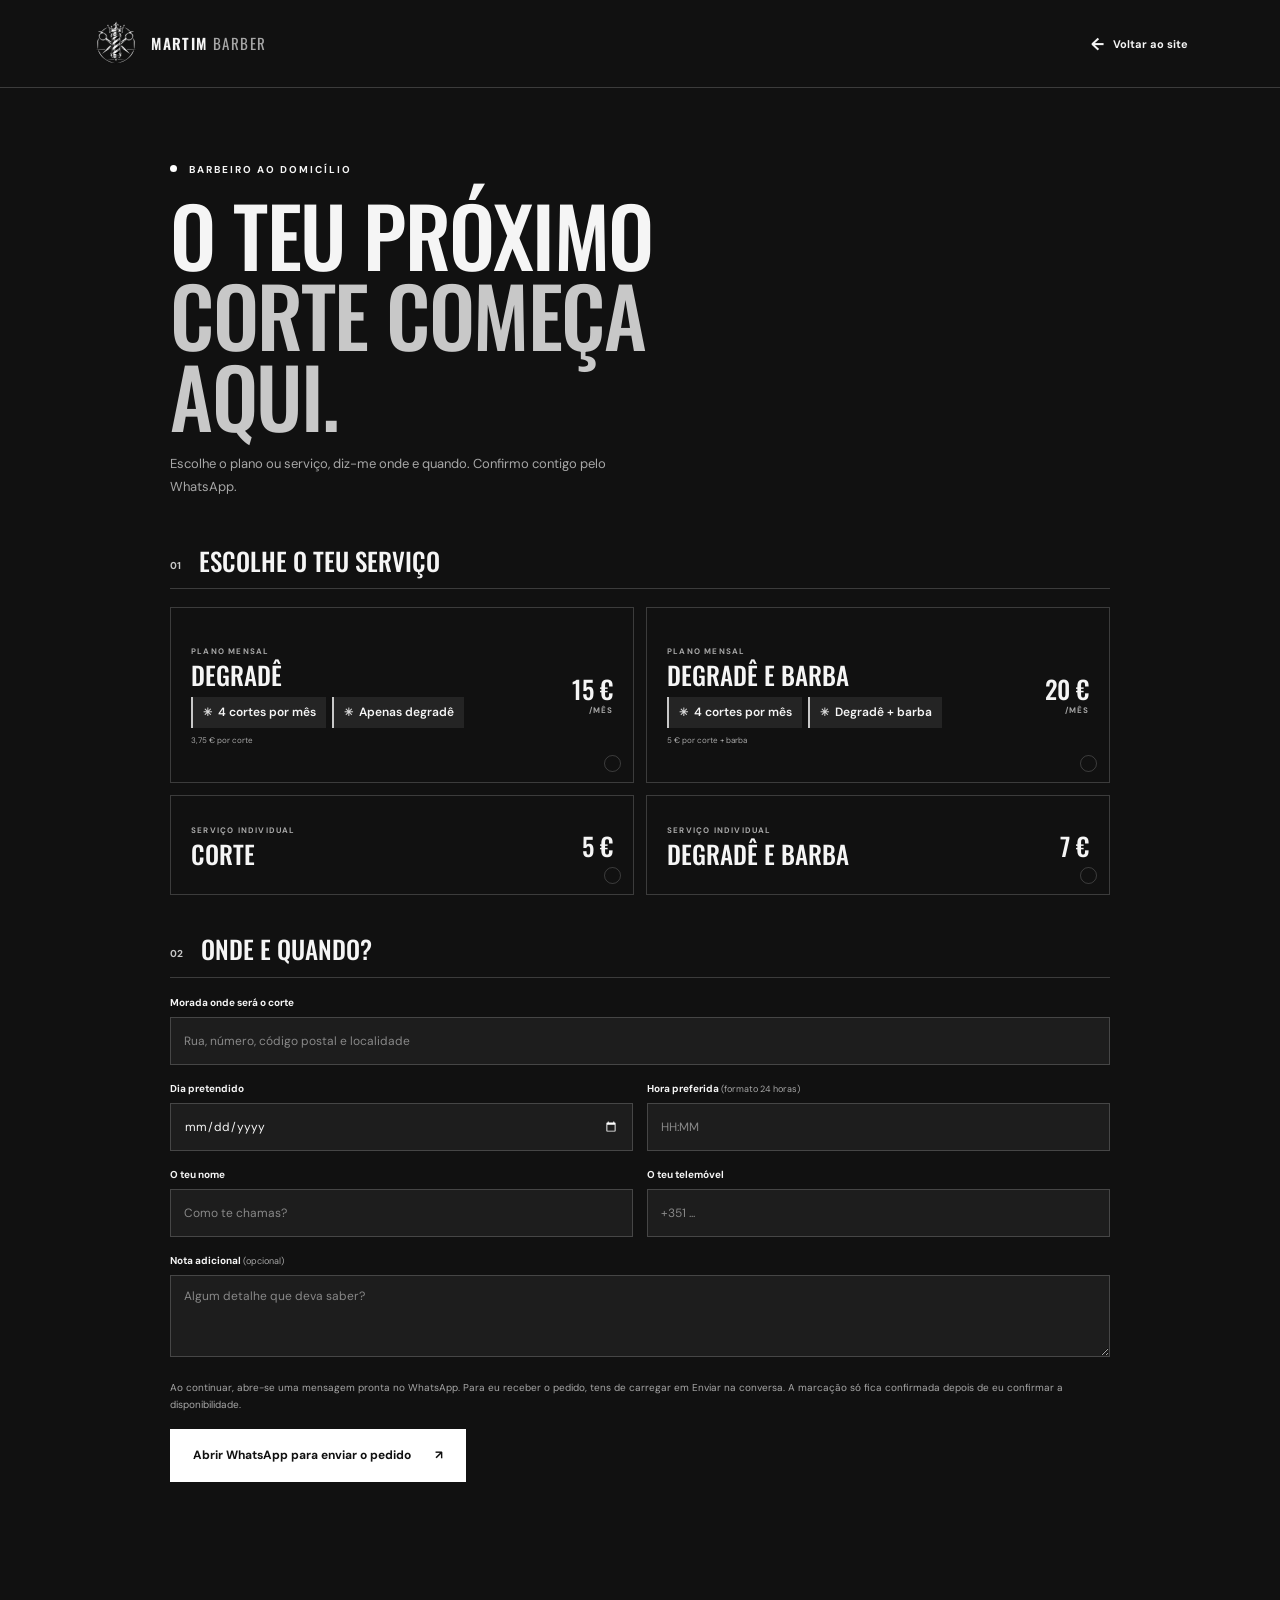
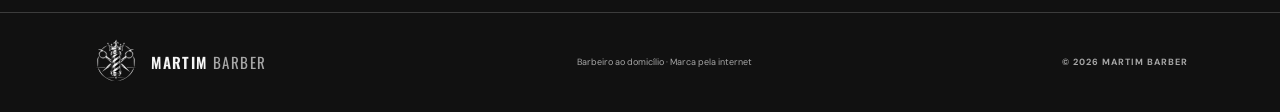
==== commit 3ce9bd27: "Apply black and white theme" ====
--- a/marcacao.html
+++ b/marcacao.html
@@ -3,7 +3,7 @@
   <head>
     <meta charset="utf-8">
     <meta name="viewport" content="width=device-width, initial-scale=1">
-    <meta name="theme-color" content="#141714">
+    <meta name="theme-color" content="#111111">
     <meta name="description" content="Escolhe o teu plano ou serviço individual e pede uma marcação ao domicílio ao Martim Barber.">
     <title>Marcação — Martim Barber</title>
     <link rel="preconnect" href="https://fonts.googleapis.com">
--- a/styles.css
+++ b/styles.css
@@ -1,11 +1,11 @@
 :root {
-  color-scheme: light;
-  --ink: #171a16;
-  --paper: #f3f1e9;
-  --cream: #e6e2d6;
-  --lime: #c4f16c;
-  --muted: #77796f;
-  --line: rgba(23, 26, 22, .18);
+  color-scheme: dark;
+  --ink: #f5f5f5;
+  --paper: #111111;
+  --cream: #1d1d1d;
+  --lime: #ffffff;
+  --muted: #a7a7a7;
+  --line: rgba(255, 255, 255, .18);
   --display: "Oswald", Impact, sans-serif;
   --body: "DM Sans", Arial, sans-serif;
 }
@@ -18,43 +18,43 @@
 
 .site-header { height: 88px; padding: 0 7.2%; display: flex; align-items: center; justify-content: space-between; border-bottom: 1px solid var(--line); position: relative; z-index: 5; }
 .brand { display: inline-flex; align-items: center; gap: 11px; }
-.brand-mark { width: 48px; height: 48px; flex: 0 0 48px; overflow: hidden; display: block; background: var(--ink); }
+.brand-mark { width: 48px; height: 48px; flex: 0 0 48px; overflow: hidden; display: block; background: var(--paper); }
 .brand-mark img { width: 100%; height: 100%; display: block; object-fit: cover; }
 .brand-name { font: 600 15px/1 var(--display); letter-spacing: 1.4px; }
 .brand-name b { font-weight: 400; color: var(--muted); }
 .main-nav { display: flex; align-items: center; gap: 39px; font-size: 12px; font-weight: 600; }
 .main-nav > a:not(.button) { transition: color .2s ease; }
-.main-nav > a:not(.button):hover, .text-link:hover { color: #647d35; }
-.button { min-height: 53px; padding: 0 22px; display: inline-flex; align-items: center; justify-content: center; gap: 24px; border: 1px solid var(--lime); background: var(--lime); color: var(--ink); font-size: 12px; font-weight: 700; transition: background .2s, color .2s, transform .2s; }
-.button:hover { background: var(--ink); color: var(--lime); transform: translateY(-2px); }
+.main-nav > a:not(.button):hover, .text-link:hover { color: #cfcfcf; }
+.button { min-height: 53px; padding: 0 22px; display: inline-flex; align-items: center; justify-content: center; gap: 24px; border: 1px solid var(--lime); background: var(--lime); color: var(--paper); font-size: 12px; font-weight: 700; transition: background .2s, color .2s, transform .2s; }
+.button:hover { background: #333; color: var(--ink); transform: translateY(-2px); }
 .button-small { min-height: 41px; padding: 0 16px; gap: 14px; }
 .menu-toggle { display: none; }
 
 .hero { position: relative; min-height: 665px; display: grid; grid-template-columns: 1fr 1fr; align-items: center; padding: 70px 7.2% 94px; overflow: hidden; }
 .hero-copy { position: relative; z-index: 1; padding: 13px 0 0 3.2%; }
 .eyebrow { margin: 0 0 23px; font-size: 10px; font-weight: 700; letter-spacing: 2px; }
-.status-dot { display: inline-block; width: 7px; height: 7px; margin-right: 8px; border-radius: 50%; background: #779b37; vertical-align: 1px; }
+.status-dot { display: inline-block; width: 7px; height: 7px; margin-right: 8px; border-radius: 50%; background: #fff; vertical-align: 1px; }
 h1, h2, h3, p { margin-top: 0; }
 .hero h1, .section-heading h2, .about h2, .visit h2, .booking-banner h2 { margin-bottom: 0; font: 500 clamp(62px, 7.1vw, 104px)/.98 var(--display); letter-spacing: -2px; text-transform: uppercase; }
-.hero h1 span, .section-heading h2 span, .about h2 span, .visit h2 span, .booking-banner h2 span { color: #758b4b; }
-.hero-intro { max-width: 390px; margin: 27px 0 29px; color: #66695f; font-size: 14px; line-height: 1.8; }
+.hero h1 span, .section-heading h2 span, .about h2 span, .visit h2 span, .booking-banner h2 span { color: #c8c8c8; }
+.hero-intro { max-width: 390px; margin: 27px 0 29px; color: #c0c0c0; font-size: 14px; line-height: 1.8; }
 .hero-actions { display: flex; align-items: center; gap: 27px; }
 .text-link { display: inline-flex; align-items: center; gap: 12px; font-size: 11px; font-weight: 700; transition: color .2s ease; }
 .hero-note { display: flex; align-items: center; gap: 10px; margin-top: 54px; color: var(--muted); font-size: 10px; }
-.note-mark { width: 21px; height: 21px; display: grid; place-items: center; border: 1px solid var(--line); color: #647d35; font-size: 12px; }
+.note-mark { width: 21px; height: 21px; display: grid; place-items: center; border: 1px solid var(--line); color: #fff; font-size: 12px; }
 .hero-visual { position: relative; height: 492px; margin-left: 6%; }
 .hero-image { position: absolute; inset: 0 0 22px 10%; background: #454a3f url("assets/corte-martim.png") center 43% / cover; }
 .hero-visual::after { position: absolute; z-index: 1; inset: 0 0 22px 10%; content: ""; pointer-events: none; background: linear-gradient(180deg, transparent 56%, rgba(12, 14, 11, .38)); }
-.hero-stamp { position: absolute; top: 28px; left: -30px; width: 88px; height: 88px; padding: 11px; background: var(--lime); display: flex; flex-direction: column; justify-content: space-between; transform: rotate(-7deg); }
+.hero-stamp { position: absolute; top: 28px; left: -30px; width: 88px; height: 88px; padding: 11px; background: var(--lime); color: var(--paper); display: flex; flex-direction: column; justify-content: space-between; transform: rotate(-7deg); }
 .hero-stamp span { font-size: 8px; line-height: 1.3; font-weight: 700; letter-spacing: 1px; }
 .hero-stamp b { font: 500 29px/.8 var(--display); }
 .hero-caption { position: absolute; bottom: 0; left: 10%; right: 0; display: flex; justify-content: space-between; color: var(--muted); font-size: 8px; font-weight: 700; letter-spacing: 1.2px; }
 .hero-index { position: absolute; left: 2.4%; bottom: 69px; writing-mode: vertical-rl; transform: rotate(180deg); color: #8d8e86; font-size: 8px; font-weight: 700; letter-spacing: 2px; }
 
-.ticker { height: 66px; overflow: hidden; display: flex; align-items: center; background: var(--ink); color: var(--paper); }
+.ticker { height: 66px; overflow: hidden; display: flex; align-items: center; background: var(--lime); color: var(--paper); }
 .ticker-track { min-width: max-content; display: flex; align-items: center; justify-content: space-around; gap: 46px; animation: marquee 28s linear infinite; }
 .ticker span { font: 500 18px/1 var(--display); letter-spacing: 2px; }
-.ticker i { color: var(--lime); font-size: 17px; font-style: normal; }
+.ticker i { color: #555; font-size: 17px; font-style: normal; }
 @keyframes marquee { to { transform: translateX(-50%); } }
 
 .section-wrap { padding-left: 10.4%; padding-right: 10.4%; }
@@ -65,15 +65,15 @@
 .section-intro { width: 240px; margin: 0 1.5% 5px 0; color: var(--muted); font-size: 12px; line-height: 1.8; }
 .plan-grid { display: grid; grid-template-columns: repeat(2, minmax(0, 1fr)); gap: 16px; }
 .plan-card { min-height: 370px; padding: 25px 28px 22px; border: 1px solid var(--line); display: flex; flex-direction: column; position: relative; overflow: hidden; color: inherit; text-decoration: none; transition: transform .2s, background .2s; }
-.plan-card:hover { transform: translateY(-4px); background: #eae8df; }
-.plan-card:focus-visible { outline: 2px solid #758b4b; outline-offset: 3px; }
-.plan-featured, .plan-featured:hover { border-color: var(--ink); background: var(--ink); color: var(--paper); }
-.plan-featured::after { position: absolute; z-index: 0; top: 50px; right: -78px; width: 210px; height: 210px; border: 1px solid rgba(196,241,108,.14); border-radius: 50%; content: ""; box-shadow: 0 0 0 22px rgba(0,0,0,0), 0 0 0 23px rgba(196,241,108,.09), 0 0 0 46px rgba(0,0,0,0), 0 0 0 47px rgba(196,241,108,.06); pointer-events: none; }
+.plan-card:hover { transform: translateY(-4px); background: #202020; }
+.plan-card:focus-visible { outline: 2px solid #fff; outline-offset: 3px; }
+.plan-featured, .plan-featured:hover { border-color: #444; background: #242424; color: var(--ink); }
+.plan-featured::after { position: absolute; z-index: 0; top: 50px; right: -78px; width: 210px; height: 210px; border: 1px solid rgba(255,255,255,.14); border-radius: 50%; content: ""; box-shadow: 0 0 0 22px rgba(0,0,0,0), 0 0 0 23px rgba(255,255,255,.09), 0 0 0 46px rgba(0,0,0,0), 0 0 0 47px rgba(255,255,255,.06); pointer-events: none; }
 .plan-card > * { position: relative; z-index: 1; }
 .plan-topline { display: flex; justify-content: space-between; color: var(--muted); font-size: 8px; font-weight: 700; letter-spacing: 1.6px; }
 .plan-featured .plan-topline { color: #b6b9af; }
 .plan-card h3 { margin: 26px 0 7px; font: 500 clamp(26px, 3vw, 36px)/1.05 var(--display); text-transform: uppercase; }
-.plan-card h3 span { color: #758b4b; }
+.plan-card h3 span { color: #bdbdbd; }
 .plan-featured h3 span { color: var(--lime); }
 .plan-price { display: flex; align-items: baseline; gap: 9px; padding-bottom: 19px; border-bottom: 1px solid var(--line); }
 .plan-featured .plan-price { border-color: rgba(255,255,255,.2); }
@@ -90,7 +90,7 @@
 .plan-featured .plan-includes p { color: #b6b9af; }
 .plan-includes ul { display: grid; gap: 8px; margin: 0; padding: 0; list-style: none; }
 .plan-includes li { font-size: 11px; }
-.plan-includes li span { margin-right: 7px; color: #758b4b; }
+.plan-includes li span { margin-right: 7px; color: #bdbdbd; }
 .plan-featured .plan-includes li span { color: var(--lime); }
 .plan-link { margin-top: auto; padding-top: 13px; border-top: 1px solid var(--line); display: flex; justify-content: space-between; align-items: center; font-size: 10px; font-weight: 700; }
 .plan-featured .plan-link { border-color: rgba(255,255,255,.2); }
@@ -100,40 +100,40 @@
 .individual-heading h3 { margin: 0; font: 500 22px/1.1 var(--display); text-transform: uppercase; }
 .individual-list { display: grid; grid-template-columns: repeat(2, minmax(0, 1fr)); gap: 12px; }
 .individual-item { min-height: 52px; padding: 0 13px; border: 1px solid var(--line); display: flex; align-items: center; justify-content: space-between; gap: 8px; font-size: 10px; transition: background .2s, border-color .2s; }
-.individual-item:hover, .individual-item:focus-visible { border-color: #758b4b; background: rgba(117,139,75,.1); }
-.individual-item:focus-visible { outline: 2px solid #758b4b; outline-offset: 3px; }
+.individual-item:hover, .individual-item:focus-visible { border-color: #fff; background: rgba(255,255,255,.08); }
+.individual-item:focus-visible { outline: 2px solid #fff; outline-offset: 3px; }
 .individual-item strong { white-space: nowrap; font: 500 20px/1 var(--display); }
 .pricing-cta { padding-top: 25px; display: flex; justify-content: space-between; align-items: center; gap: 15px; }
 .pricing-cta p { margin: 0; font: 500 clamp(20px, 2.6vw, 29px)/1.1 var(--display); text-transform: uppercase; }
-.pricing-cta p span { color: #758b4b; }
-
-.about { min-height: 510px; position: relative; display: grid; grid-template-columns: 1fr 1fr; background: var(--ink); color: var(--paper); }
-.about-photo { height: 540px; min-height: 0; overflow: hidden; background: #363b34; }
+.pricing-cta p span { color: #c8c8c8; }
+
+.about { min-height: 510px; position: relative; display: grid; grid-template-columns: 1fr 1fr; background: #080808; color: var(--ink); }
+.about-photo { height: 540px; min-height: 0; overflow: hidden; background: #171717; }
 .about-video { width: 100%; height: 100%; display: block; object-fit: cover; object-position: center; }
 .about-copy { align-self: center; padding: 65px 12% 65px 11%; }
-.about-copy .eyebrow { color: var(--lime); }
+.about-copy .eyebrow { color: #d7d7d7; }
 .about h2 { font-size: clamp(43px, 4.7vw, 67px); line-height: 1.02; letter-spacing: -1px; }
-.about h2 span { color: var(--lime); }
-.about-copy > p:not(.eyebrow) { max-width: 390px; margin: 24px 0 27px; color: #b3b6ac; font-size: 12px; line-height: 1.9; }
+.about h2 span { color: #c8c8c8; }
+.about-copy > p:not(.eyebrow) { max-width: 390px; margin: 24px 0 27px; color: #bdbdbd; font-size: 12px; line-height: 1.9; }
 .button-light { border-color: var(--lime); background: var(--lime); }
-.about-aside { position: absolute; right: 3.3%; bottom: 32px; color: rgba(255,255,255,.25); font: 500 11px/1.3 var(--display); letter-spacing: 1px; text-align: right; }
+.about-aside { position: absolute; right: 3.3%; bottom: 32px; color: rgba(255,255,255,.35); font: 500 11px/1.3 var(--display); letter-spacing: 1px; text-align: right; }
 
 .visit { min-height: 472px; padding-top: 102px; padding-bottom: 102px; display: grid; grid-template-columns: 1fr 1fr; align-items: center; gap: 8%; }
 .visit-copy > p:not(.eyebrow) { margin: 23px 0 16px; color: var(--muted); font-size: 12px; line-height: 1.8; }
 .visit-card { min-height: 258px; padding: 23px; background: var(--cream); display: flex; flex-direction: column; justify-content: space-between; position: relative; overflow: hidden; }
-.visit-card::after { position: absolute; top: -90px; right: -49px; width: 250px; height: 250px; border: 1px solid rgba(23,26,22,.12); border-radius: 50%; content: ""; box-shadow: 0 0 0 23px rgba(0,0,0,0), 0 0 0 24px rgba(23,26,22,.08), 0 0 0 49px rgba(0,0,0,0), 0 0 0 50px rgba(23,26,22,.06); }
+.visit-card::after { position: absolute; top: -90px; right: -49px; width: 250px; height: 250px; border: 1px solid rgba(255,255,255,.12); border-radius: 50%; content: ""; box-shadow: 0 0 0 23px rgba(0,0,0,0), 0 0 0 24px rgba(255,255,255,.08), 0 0 0 49px rgba(0,0,0,0), 0 0 0 50px rgba(255,255,255,.06); }
 .visit-card-top, .visit-card-bottom { position: relative; z-index: 1; display: flex; justify-content: space-between; align-items: center; }
 .visit-card-top > span:last-child { color: var(--muted); font-size: 8px; font-weight: 700; letter-spacing: 1.2px; }
 .visit-card-bottom { align-items: end; font: 500 28px/1.05 var(--display); text-transform: uppercase; }
-.visit-card-bottom a { width: 42px; height: 42px; display: grid; place-items: center; background: var(--lime); font: 20px/1 var(--body); transition: transform .2s; }
+.visit-card-bottom a { width: 42px; height: 42px; display: grid; place-items: center; background: var(--lime); color: var(--paper); font: 20px/1 var(--body); transition: transform .2s; }
 .visit-card-bottom a:hover { transform: rotate(45deg); }
 
-.booking-banner { padding: 82px 20px 88px; background: var(--lime); text-align: center; }
+.booking-banner { padding: 82px 20px 88px; background: var(--lime); color: var(--paper); text-align: center; }
 .booking-banner .eyebrow { margin-bottom: 18px; }
 .booking-banner h2 { margin-bottom: 27px; font-size: clamp(49px, 6vw, 78px); line-height: .95; }
-.booking-banner h2 span { color: #677f3c; }
-.booking-banner .button-light { border-color: var(--ink); background: var(--ink); color: var(--lime); }
-.booking-banner .button-light:hover { background: var(--paper); color: var(--ink); }
+.booking-banner h2 span { color: #555; }
+.booking-banner .button-light { border-color: var(--paper); background: var(--paper); color: var(--ink); }
+.booking-banner .button-light:hover { background: #ddd; color: var(--paper); }
 
 .site-footer { min-height: 100px; padding: 24px 7.2%; display: flex; align-items: center; justify-content: space-between; gap: 20px; }
 .site-footer p, .site-footer > span { margin: 0; color: var(--muted); font-size: 9px; }
--- a/booking.css
+++ b/booking.css
@@ -5,51 +5,51 @@
 .booking-intro { max-width: 610px; margin-bottom: 48px; }
 .booking-intro .eyebrow { margin-bottom: 18px; }
 .booking-intro h1 { margin: 0; font: 500 clamp(54px, 7vw, 82px)/.98 var(--display); letter-spacing: -1.5px; text-transform: uppercase; }
-.booking-intro h1 span { color: #758b4b; }
+.booking-intro h1 span { color: #c8c8c8; }
 .booking-intro > p:last-child { max-width: 480px; margin: 17px 0 0; color: var(--muted); font-size: 13px; line-height: 1.8; }
 .booking-form { display: grid; grid-template-columns: 1fr; gap: 40px; }
 .booking-form fieldset { min-width: 0; margin: 0; padding: 0; border: 0; }
 .booking-form legend { width: 100%; margin-bottom: 18px; padding: 0 0 14px; border-bottom: 1px solid var(--line); font: 500 25px/1.1 var(--display); text-transform: uppercase; }
-.booking-form legend span { margin-right: 12px; color: #758b4b; font: 700 10px/1 var(--body); vertical-align: 3px; }
+.booking-form legend span { margin-right: 12px; color: #c8c8c8; font: 700 10px/1 var(--body); vertical-align: 3px; }
 .booking-options { display: grid; grid-template-columns: repeat(2, minmax(0, 1fr)); gap: 12px; }
 .booking-option { min-height: 133px; padding: 20px; position: relative; border: 1px solid var(--line); display: grid; grid-template-columns: 1fr auto; align-items: center; gap: 12px; cursor: pointer; transition: background .2s, border-color .2s, transform .2s; }
 .booking-option-plan { min-height: 176px; }
-.booking-option:hover { transform: translateY(-2px); background: #eae8df; }
+.booking-option:hover { transform: translateY(-2px); background: #202020; }
 .booking-option input { position: absolute; width: 1px; height: 1px; opacity: 0; }
 .booking-option:has(input:checked) { border-color: var(--ink); box-shadow: inset 0 0 0 1px var(--ink); }
-.booking-option-plan:has(input:checked) { border-color: var(--ink); background: var(--ink); color: var(--paper); }
+.booking-option-plan:has(input:checked) { border-color: #555; background: #242424; color: var(--ink); }
 .booking-option-content { display: flex; flex-direction: column; gap: 6px; }
 .booking-option-kind { color: var(--muted); font-size: 8px; font-weight: 700; letter-spacing: 1.2px; }
-.booking-option-plan:has(input:checked) .booking-option-kind { color: #b6b9af; }
+.booking-option-plan:has(input:checked) .booking-option-kind { color: #bdbdbd; }
 .booking-option-name { font: 500 25px/1 var(--display); text-transform: uppercase; }
 .booking-option-benefits { display: flex; flex-wrap: wrap; gap: 6px; margin-top: 4px; }
-.booking-option-benefits > span { padding: 8px 10px; border-left: 2px solid #758b4b; background: rgba(117,139,75,.12); color: var(--ink); font-size: 12px; font-weight: 600; line-height: 1.2; }
+.booking-option-benefits > span { padding: 8px 10px; border-left: 2px solid #c8c8c8; background: rgba(255,255,255,.08); color: var(--ink); font-size: 12px; font-weight: 600; line-height: 1.2; }
 .booking-option-benefits > span b { font-size: 11px; }
-.booking-option-benefits b { margin-right: 3px; color: #758b4b; }
-.booking-option-plan:has(input:checked) .booking-option-benefits > span { background: rgba(255,255,255,.09); color: var(--paper); }
+.booking-option-benefits b { margin-right: 3px; color: #d7d7d7; }
+.booking-option-plan:has(input:checked) .booking-option-benefits > span { background: rgba(255,255,255,.09); color: var(--ink); }
 .booking-option-plan:has(input:checked) .booking-option-benefits b { color: var(--lime); }
 .booking-option-rate { margin-top: 1px; color: var(--muted); font-size: 8px; }
-.booking-option-plan:has(input:checked) .booking-option-rate { color: var(--lime); }
+.booking-option-plan:has(input:checked) .booking-option-rate { color: #ddd; }
 .booking-option-price { font: 500 25px/1 var(--display); text-align: right; white-space: nowrap; }
 .booking-option-price small { display: block; margin-top: 5px; color: var(--muted); font: 700 8px/1 var(--body); letter-spacing: 1px; text-transform: uppercase; }
-.booking-option-plan:has(input:checked) .booking-option-price small { color: #b6b9af; }
+.booking-option-plan:has(input:checked) .booking-option-price small { color: #bdbdbd; }
 .booking-option-check { position: absolute; right: 12px; bottom: 10px; width: 17px; height: 17px; border: 1px solid var(--line); border-radius: 50%; display: grid; place-items: center; color: transparent; font-size: 10px; }
-.booking-option:has(input:checked) .booking-option-check { border-color: #758b4b; background: #758b4b; color: white; }
-.booking-option-plan:has(input:checked) .booking-option-check { border-color: var(--lime); background: var(--lime); color: var(--ink); }
-.booking-option:focus-within { outline: 2px solid #758b4b; outline-offset: 3px; }
+.booking-option:has(input:checked) .booking-option-check { border-color: #fff; background: #fff; color: #111; }
+.booking-option-plan:has(input:checked) .booking-option-check { border-color: var(--lime); background: var(--lime); color: var(--paper); }
+.booking-option:focus-within { outline: 2px solid #fff; outline-offset: 3px; }
 .booking-option-individual { min-height: 100px; }
 .booking-fields { display: grid; grid-template-columns: repeat(2, minmax(0, 1fr)); gap: 17px 14px; }
 .booking-field { min-width: 0; display: flex; flex-direction: column; gap: 8px; }
 .booking-field-wide { grid-column: 1 / -1; }
 .booking-field > span { font-size: 10px; font-weight: 700; }
 .booking-field > span small { color: var(--muted); font-size: 9px; font-weight: 400; }
-.booking-field input, .booking-field textarea { width: 100%; min-height: 48px; padding: 12px 13px; border: 1px solid var(--line); border-radius: 0; outline: none; background: rgba(255,255,255,.32); color: var(--ink); font: 12px var(--body); }
+.booking-field input, .booking-field textarea { width: 100%; min-height: 48px; padding: 12px 13px; border: 1px solid var(--line); border-radius: 0; outline: none; background: rgba(255,255,255,.05); color: var(--ink); font: 12px var(--body); }
 .booking-field textarea { min-height: 82px; resize: vertical; }
-.booking-field input:focus, .booking-field textarea:focus { border-color: #758b4b; box-shadow: 0 0 0 2px rgba(117,139,75,.16); }
-.booking-field input::placeholder, .booking-field textarea::placeholder { color: #92938c; }
+.booking-field input:focus, .booking-field textarea:focus { border-color: #fff; box-shadow: 0 0 0 2px rgba(255,255,255,.16); }
+.booking-field input::placeholder, .booking-field textarea::placeholder { color: #888; }
 .booking-disclaimer { margin: 22px 0 16px; color: var(--muted); font-size: 10px; line-height: 1.7; }
 .booking-submit { min-width: 235px; cursor: pointer; }
-.booking-status { min-height: 18px; margin: 12px 0 0; color: #526e2d; font-size: 11px; line-height: 1.6; }
+.booking-status { min-height: 18px; margin: 12px 0 0; color: #d7d7d7; font-size: 11px; line-height: 1.6; }
 .booking-status a { text-decoration: underline; font-weight: 700; }
 .booking-footer { border-top: 1px solid var(--line); }
 
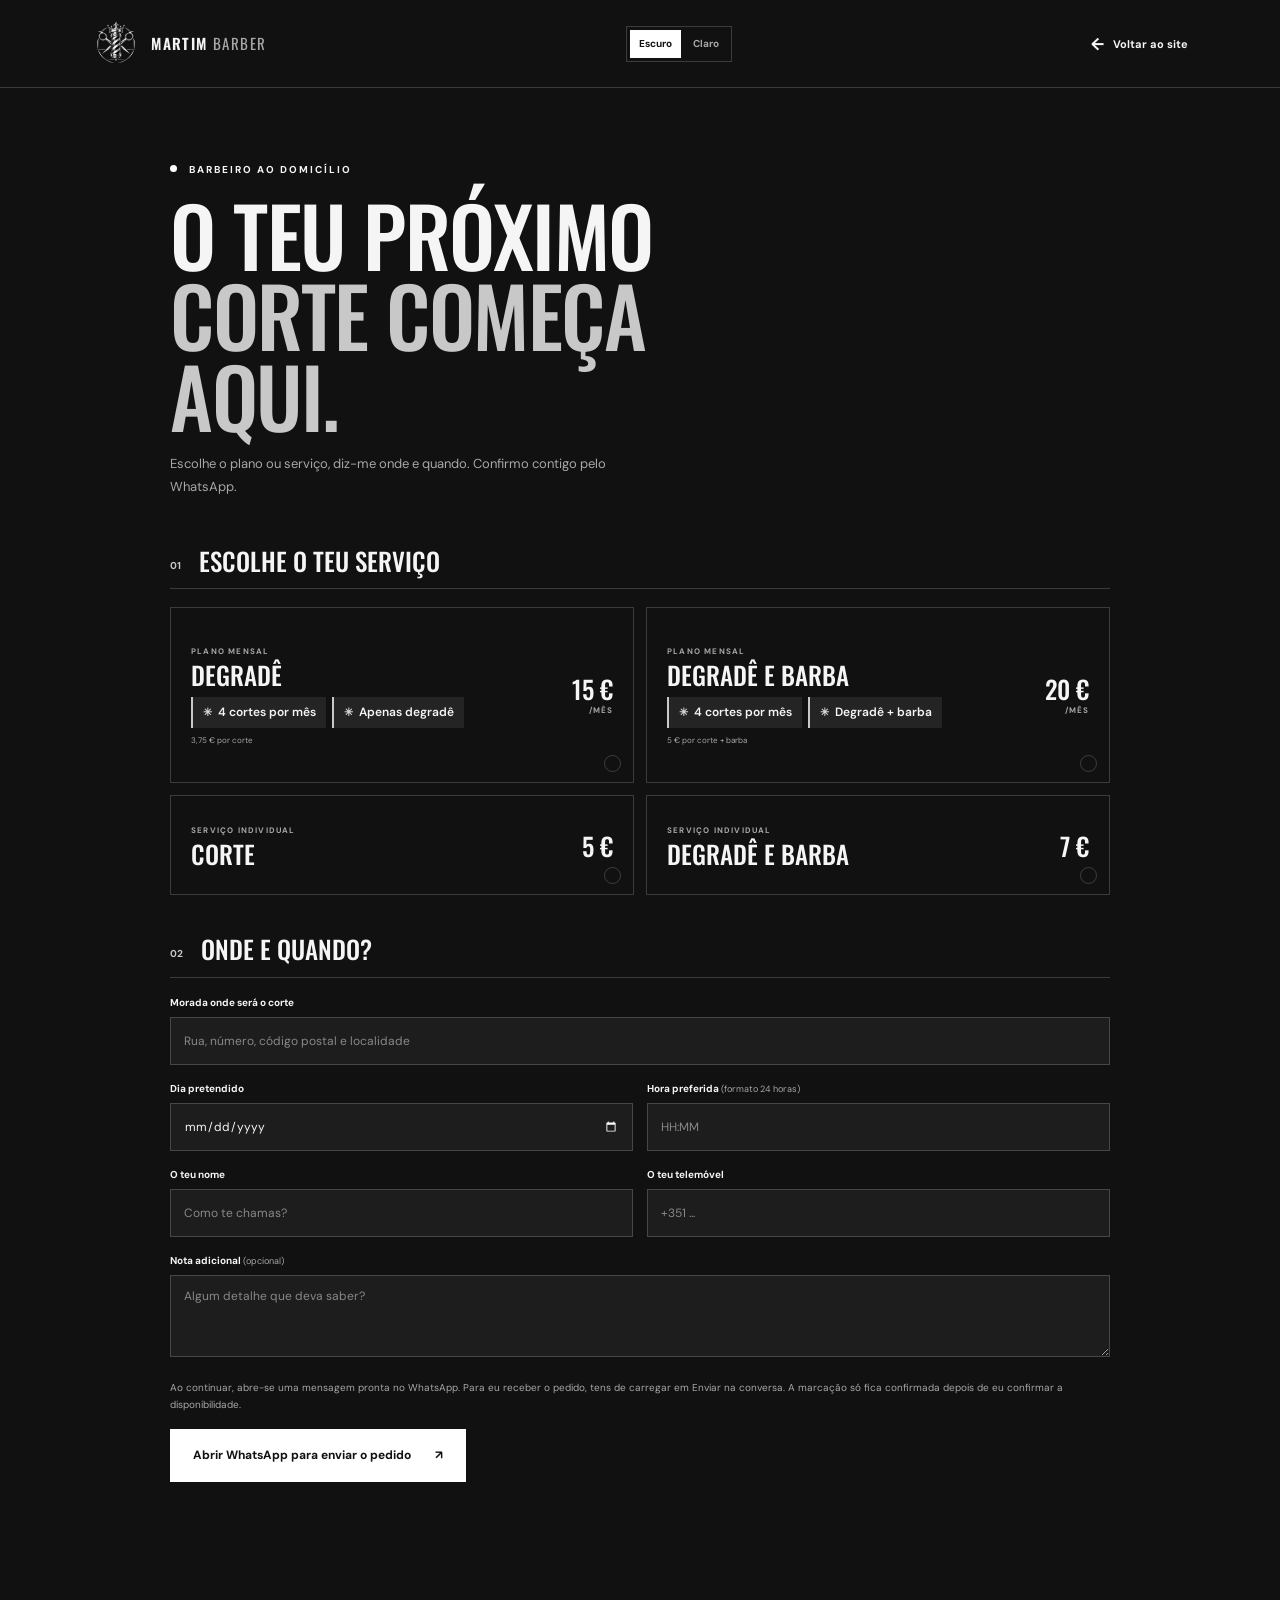
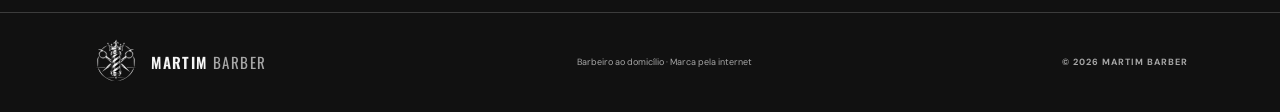
==== commit 7bf28ab0: "Add dark and light theme toggle Add a persistent theme selector to the main and booking pages.  Co" ====
--- a/marcacao.html
+++ b/marcacao.html
@@ -1,5 +1,5 @@
 <!doctype html>
-<html lang="pt-PT">
+<html lang="pt-PT" data-theme="dark">
   <head>
     <meta charset="utf-8">
     <meta name="viewport" content="width=device-width, initial-scale=1">
@@ -11,6 +11,7 @@
     <link href="https://fonts.googleapis.com/css2?family=DM+Sans:wght@400;500;600;700&family=Oswald:wght@400;500;600;700&display=swap" rel="stylesheet">
     <link rel="stylesheet" href="styles.css">
     <link rel="stylesheet" href="booking.css">
+    <script src="theme.js" defer></script>
     <script src="booking.js" defer></script>
   </head>
   <body>
@@ -19,6 +20,10 @@
         <span class="brand-mark"><img src="assets/logo-martim.png" alt=""></span>
         <span class="brand-name">MARTIM <b>BARBER</b></span>
       </a>
+      <div class="theme-switch" role="group" aria-label="Tema do site">
+        <button type="button" data-theme-choice="dark" aria-pressed="true">Escuro</button>
+        <button type="button" data-theme-choice="light" aria-pressed="false">Claro</button>
+      </div>
       <a class="booking-back" href="index.html"><span aria-hidden="true">←</span> Voltar ao site</a>
     </header>
 
--- a/styles.css
+++ b/styles.css
@@ -139,6 +139,62 @@
 .site-footer p, .site-footer > span { margin: 0; color: var(--muted); font-size: 9px; }
 .site-footer > span { font-weight: 700; letter-spacing: 1px; }
 
+.theme-switch { display: flex; align-items: center; gap: 3px; padding: 3px; border: 1px solid var(--line); }
+.theme-switch button { min-height: 28px; padding: 0 9px; border: 0; background: transparent; color: var(--muted); font-size: 10px; font-weight: 700; cursor: pointer; }
+.theme-switch button[aria-pressed="true"] { background: var(--lime); color: var(--paper); }
+.theme-switch button:focus-visible { outline: 2px solid var(--ink); outline-offset: 2px; }
+
+:root[data-theme="light"] {
+  color-scheme: light;
+  --ink: #171717;
+  --paper: #f8f8f8;
+  --cream: #e9e9e9;
+  --lime: #171717;
+  --muted: #666;
+  --line: rgba(23, 23, 23, .2);
+}
+
+:root[data-theme="light"] .main-nav > a:not(.button):hover,
+:root[data-theme="light"] .text-link:hover { color: #555; }
+:root[data-theme="light"] .button:hover { background: #e5e5e5; color: var(--ink); }
+:root[data-theme="light"] .status-dot { background: var(--ink); }
+:root[data-theme="light"] .hero h1 span,
+:root[data-theme="light"] .section-heading h2 span,
+:root[data-theme="light"] .about h2 span,
+:root[data-theme="light"] .visit h2 span,
+:root[data-theme="light"] .booking-banner h2 span,
+:root[data-theme="light"] .pricing-cta p span { color: #666; }
+:root[data-theme="light"] .hero-intro { color: #555; }
+:root[data-theme="light"] .note-mark { color: var(--ink); }
+:root[data-theme="light"] .hero-index { color: #666; }
+:root[data-theme="light"] .ticker i { color: #666; }
+:root[data-theme="light"] .plan-card:hover { background: #ededed; }
+:root[data-theme="light"] .plan-card:focus-visible,
+:root[data-theme="light"] .individual-item:focus-visible { outline-color: var(--ink); }
+:root[data-theme="light"] .plan-featured,
+:root[data-theme="light"] .plan-featured:hover { border-color: #ccc; background: #e9e9e9; color: var(--ink); }
+:root[data-theme="light"] .plan-featured::after { border-color: rgba(0,0,0,.12); box-shadow: 0 0 0 22px transparent, 0 0 0 23px rgba(0,0,0,.08), 0 0 0 46px transparent, 0 0 0 47px rgba(0,0,0,.05); }
+:root[data-theme="light"] .plan-featured .plan-topline,
+:root[data-theme="light"] .plan-featured .plan-price > span,
+:root[data-theme="light"] .plan-featured .plan-rate,
+:root[data-theme="light"] .plan-featured .plan-includes p { color: #666; }
+:root[data-theme="light"] .plan-card h3 span,
+:root[data-theme="light"] .plan-featured h3 span,
+:root[data-theme="light"] .plan-includes li span { color: #555; }
+:root[data-theme="light"] .plan-featured .plan-price { border-color: rgba(0,0,0,.2); }
+:root[data-theme="light"] .plan-rate { background: rgba(0,0,0,.04); }
+:root[data-theme="light"] .plan-featured .plan-rate { background: rgba(0,0,0,.04); }
+:root[data-theme="light"] .plan-featured .plan-rate strong,
+:root[data-theme="light"] .plan-featured .plan-includes li span { color: var(--ink); }
+:root[data-theme="light"] .plan-featured .plan-link { border-color: rgba(0,0,0,.2); }
+:root[data-theme="light"] .individual-item:hover,
+:root[data-theme="light"] .individual-item:focus-visible { border-color: var(--ink); background: rgba(0,0,0,.04); }
+:root[data-theme="light"] .about { color: #f5f5f5; }
+:root[data-theme="light"] .about-copy .eyebrow { color: #ddd; }
+:root[data-theme="light"] .about h2 span,
+:root[data-theme="light"] .about-copy > p:not(.eyebrow) { color: #c8c8c8; }
+:root[data-theme="light"] .booking-banner .button-light:hover { background: #ddd; color: var(--ink); }
+
 @media (prefers-reduced-motion: reduce) {
   *, *::before, *::after { scroll-behavior: auto !important; animation-duration: .01ms !important; animation-iteration-count: 1 !important; transition-duration: .01ms !important; }
 }
@@ -168,6 +224,7 @@
   .main-nav.is-open { display: flex; }
   .main-nav > a:not(.button) { padding: 14px 0; border-bottom: 1px solid var(--line); }
   .main-nav .button { margin-top: 17px; }
+  .main-nav .theme-switch { align-self: flex-start; margin: 0 0 12px; }
   .hero { display: flex; flex-direction: column; align-items: stretch; padding: 61px 6% 69px; }
   .hero-copy { padding: 0; }
   .eyebrow { font-size: 9px; }
--- a/booking.css
+++ b/booking.css
@@ -53,8 +53,31 @@
 .booking-status a { text-decoration: underline; font-weight: 700; }
 .booking-footer { border-top: 1px solid var(--line); }
 
+:root[data-theme="light"] .booking-intro h1 span,
+:root[data-theme="light"] .booking-form legend span { color: #666; }
+:root[data-theme="light"] .booking-option:hover { background: #ededed; }
+:root[data-theme="light"] .booking-option-plan:has(input:checked) { border-color: #ccc; background: #e9e9e9; color: var(--ink); }
+:root[data-theme="light"] .booking-option-plan:has(input:checked) .booking-option-kind,
+:root[data-theme="light"] .booking-option-plan:has(input:checked) .booking-option-rate,
+:root[data-theme="light"] .booking-option-plan:has(input:checked) .booking-option-price small { color: #666; }
+:root[data-theme="light"] .booking-option-benefits > span,
+:root[data-theme="light"] .booking-option-plan:has(input:checked) .booking-option-benefits > span { background: rgba(0,0,0,.05); color: var(--ink); }
+:root[data-theme="light"] .booking-option-benefits b { color: #555; }
+:root[data-theme="light"] .booking-option-plan:has(input:checked) .booking-option-benefits b { color: var(--ink); }
+:root[data-theme="light"] .booking-option:has(input:checked) .booking-option-check,
+:root[data-theme="light"] .booking-option-plan:has(input:checked) .booking-option-check { border-color: var(--ink); background: var(--ink); color: var(--paper); }
+:root[data-theme="light"] .booking-option:focus-within { outline-color: var(--ink); }
+:root[data-theme="light"] .booking-field input,
+:root[data-theme="light"] .booking-field textarea { background: rgba(0,0,0,.025); }
+:root[data-theme="light"] .booking-field input:focus,
+:root[data-theme="light"] .booking-field textarea:focus { border-color: var(--ink); box-shadow: 0 0 0 2px rgba(0,0,0,.12); }
+:root[data-theme="light"] .booking-field input::placeholder,
+:root[data-theme="light"] .booking-field textarea::placeholder { color: #666; }
+:root[data-theme="light"] .booking-status { color: #444; }
+
 @media (max-width: 620px) {
-  .booking-header { height: 70px; padding: 0 6%; }
+  .booking-header { height: auto; min-height: 70px; padding: 12px 6%; display: grid; grid-template-columns: 1fr auto; gap: 12px; }
+  .booking-back { grid-column: 1 / -1; }
   .booking-page { width: 88%; padding: 55px 0 70px; }
   .booking-intro { margin-bottom: 35px; }
   .booking-intro h1 { font-size: clamp(47px, 12vw, 62px); }
